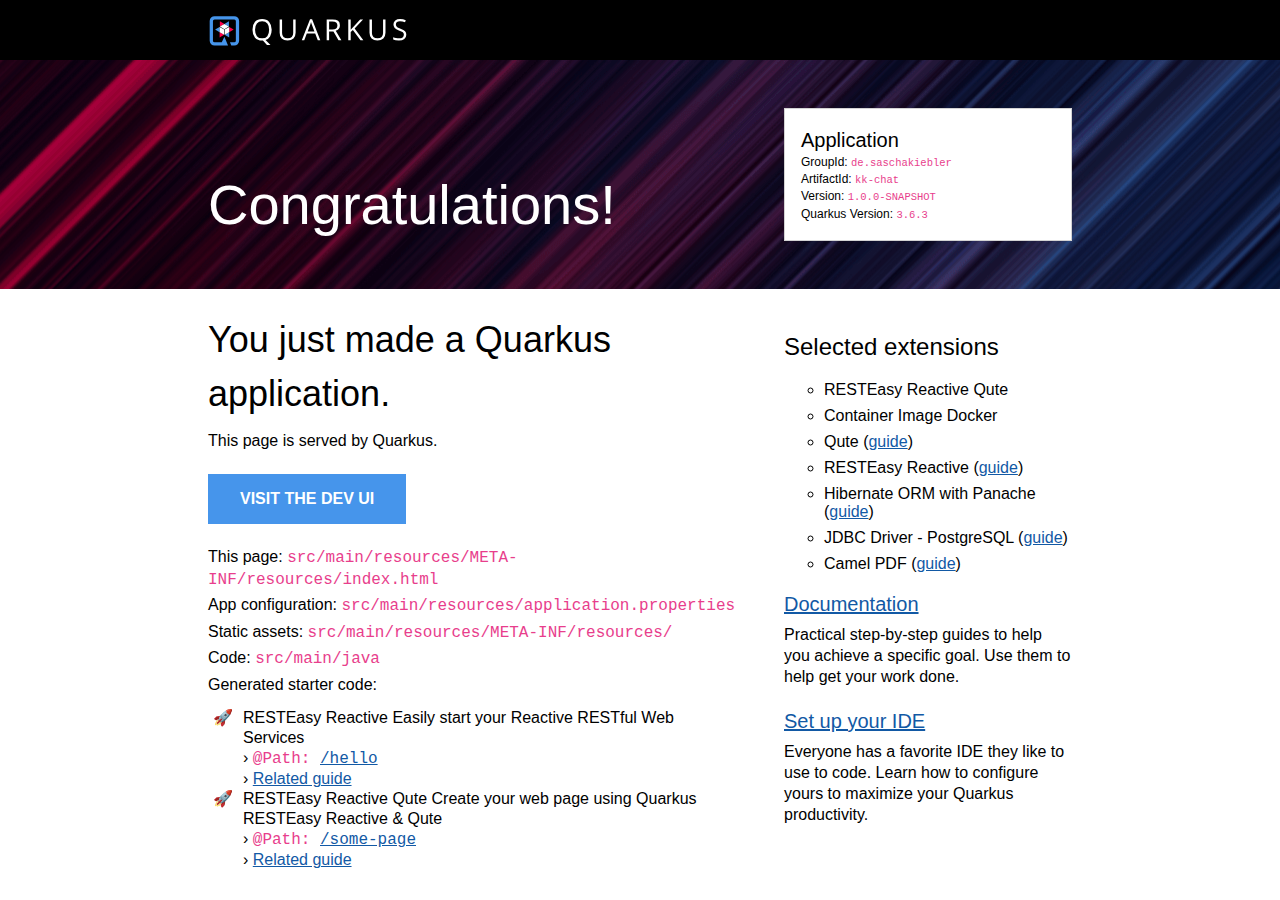
==== src/main/resources/META-INF/resources/index.html @ b1d4b7a3 "starter" ====
<!DOCTYPE html>
<html lang="en">
    <head>
        <meta charset="UTF-8">
        <title>kk-chat - 1.0.0-SNAPSHOT</title>
        <style>
            body {
                margin: 0;
                font-family: Roboto, "Helvetica Neue", Arial, sans-serif;
            }
            code {
                font-family: "Courier New", monospace;
                color: #e83e8c;
                word-break: break-word;
            }
            h1, h2, h3, h4, h5, h6 {
                margin-bottom: 0.5rem;
                font-weight: 400;
                line-height: 1.5;
            }
            h1 { font-size: 2.25rem; }
            h2 { font-size: 1.6rem }
            h3 { font-size: 1.5rem }
            h4 { font-size: 1.4rem }
            h5 { font-size: 1.25rem }
            h6 { font-size: 1rem }
            p {
                padding: .15rem 0;
                margin: 0;
                line-height: 1.3rem;
            }
            a {
                text-decoration: underline;
                color: #1259A5;
            }
            a:hover, a:active { color: #c00; }
            .grid {
                display: grid;
                grid-template-columns: repeat(12, 1fr);
                clear: both;
            }
            .header-wrapper {
                padding: 0 13rem;
                background: black;
            }
            .banner-wrapper {
                padding: 0 13rem;
                background: url([data-uri]) repeat-x, #0D1C2C;
            }
            .content-wrapper {
                padding: 0 13rem;
                background: white;
            }
            .header {
                background-position: 0 1rem;
                min-height: 60px;
                grid-column: span 12;
            }
            #quarkus-logo-svg {
                width: 200px;
                height: 30px;
                padding-top: 1rem;
            }
            .banner {
                grid-column: span 12;
                padding: 2rem 0;
            }
            .callout {
                color: white;
                font-size: 3.5rem;
                margin: 0;
                padding-top: 5rem;
                grid-column: span 8;
            }
            .app-details {
                margin: 1rem 0;
                border: 1px solid lightgrey;
                padding: 1rem;
                background: white;
                font-size: .75rem;
                font-weight: 300;
                grid-column: span 4;
            }
            .app-details code { font-size: 87.5%; }
            .app-details ul {
                list-style-type: none;
                padding: 0;
                margin: 0;
            }
            .app-details ul li { margin-bottom: 0.2rem; }
            .app-details h5 {
                margin: 0;
                padding: 0;
            }
            .left-column {
                grid-column: span 8;
                padding-right: 3rem;
            }
            .left-column p {
                padding: .15rem 0;
                margin: 0;
                font-weight: 300;
            }
            .left-column ul {
                margin: 0;
                padding: 10px 0 0 25px;
                list-style-type: "\1F680";
                font-weight: 300;
            }
            .left-column li { padding-left: 10px; }
            .left-column .cta-button {
                margin: 20px 0;
                display: inline-block;
                padding: 1rem 2rem;
                background-color: #4695EB;
                font-weight: 600;
                color: white;
                text-decoration: none;
                text-transform: uppercase;
            }
            .right-column {
                grid-column: span 4;
                margin-top: 1rem;
                font-weight: 200;
            }
            .right-column h5 {
                padding: 1rem 0 .25rem 0;
                margin: 0;
                font-weight: 300;
            }
            .right-column h3 { font-weight: 400;}
            .right-column ul {
                margin: 0;
                list-style-type: circle;
            }
            .right-column li {
                padding: .5rem 0 0 0;
            }
            .provided-code {
                line-height: 20px;
            }
            .provided-code b {
                font-weight: 400;
                margin-bottom: 15px;
            }
            @media screen and (max-width: 1023px) {
                .header-wrapper {
                    padding: 0 1rem;
                    background: black;
                }
                .banner-wrapper { padding: 0 1rem; }
                .content-wrapper {
                    padding: 0 1rem;
                    background: white;
                }
                .left-column {
                    grid-column: span 12;
                }
                .right-column {
                    grid-column: span 12;
                    margin: 3rem 0;
                }
                .callout {
                    color: white;
                    font-size: 3.5rem;
                    margin: 0;
                    padding: 1rem 0;
                    grid-column: span 12;
                }
                .app-details {
                    margin: 1rem 0;
                    border: 1px solid lightgrey;
                    padding: 1rem;
                    background: white;
                    font-size: 1rem;
                    font-weight: 300;
                    grid-column: span 12;
                }
            }
        </style>
    </head>
    <body>
        <div class="header-wrapper">
            <div class="grid">
                <div class="header">
                    <svg id="quarkus-logo-svg" data-name="Quarkus Logo" xmlns="http://www.w3.org/2000/svg" viewBox="0 0 1280 195">
                        <defs>
                            <style>.cls-1 {
                                fill: #fff;
                            }

                            .cls-2 {
                                fill: #4695eb;
                            }

                            .cls-3 {
                                fill: #ff004a;
                            }</style>
                        </defs>
                        <title>quarkus_logo_horizontal_rgb_1280px_reverse</title>
                        <path class="cls-1"
                              d="M404,89.39q0,25.9-10.49,43.07a52.31,52.31,0,0,1-29.61,23.24l32.3,33.39H373.29l-26.45-30.44-5.11.19q-30,0-46.27-18.22T279.17,89.2q0-32.93,16.34-51.05T341.92,20q29.24,0,45.66,18.45T404,89.39Zm-108.14,0q0,27.39,11.74,41.55t34.11,14.15q22.56,0,34.07-14.11t11.51-41.59q0-27.21-11.47-41.27T341.92,34.05q-22.56,0-34.3,14.16T295.88,89.39Z"/>
                        <path class="cls-1"
                              d="M559.56,22.15V109.4q0,23.05-14,36.25T507,158.84q-24.51,0-37.92-13.29T455.7,109V22.15h15.78v88q0,16.88,9.28,25.91t27.29,9q17.16,0,26.45-9.08T543.78,110V22.15Z"/>
                        <path class="cls-1"
                              d="M703.6,157,686.7,114.1H632.31L615.6,157h-16L653.29,21.6h13.27L719.93,157Zm-21.82-57L666,58.21q-3.07-7.92-6.32-19.46a172.55,172.55,0,0,1-5.85,19.46l-16,41.78Z"/>
                        <path class="cls-1"
                              d="M777.19,100.92V157H761.4V22.15h37.23q25,0,36.89,9.5t11.93,28.59q0,26.74-27.29,36.16L857,157H838.35l-32.86-56.07Zm0-13.47h21.62q16.71,0,24.51-6.6t7.79-19.78q0-13.37-7.93-19.27T797.7,35.89H777.19Z"/>
                        <path class="cls-1"
                              d="M999.75,157H981.18L931.71,91.6l-14.2,12.54V157H901.73V22.15h15.78V89l61.54-66.87h18.66L943.13,80.72Z"/>
                        <path class="cls-1"
                              d="M1143.69,22.15V109.4q0,23.05-14,36.25t-38.52,13.19q-24.5,0-37.92-13.29T1039.82,109V22.15h15.78v88q0,16.88,9.28,25.91t27.29,9q17.17,0,26.46-9.08t9.28-26.06V22.15Z"/>
                        <path class="cls-1"
                              d="M1279,121.11q0,17.8-13,27.76t-35.28,10q-24.13,0-37.13-6.18V137.53a97.82,97.82,0,0,0,18.2,5.53,95.67,95.67,0,0,0,19.49,2q15.78,0,23.76-6t8-16.55q0-7-2.83-11.48t-9.46-8.26q-6.65-3.78-20.19-8.58-18.94-6.72-27.06-16t-8.12-24.07q0-15.58,11.79-24.81t31.18-9.22a92.55,92.55,0,0,1,37.22,7.37l-4.91,13.65q-16.82-7-32.68-7-12.53,0-19.58,5.35t-7.06,14.85q0,7,2.6,11.48t8.77,8.21q6.18,3.73,18.89,8.26,21.36,7.56,29.38,16.23T1279,121.11Z"/>
                        <polygon class="cls-2" points="126.05 34.6 96.61 51.59 126.05 68.59 126.05 34.6"/>
                        <polygon class="cls-3" points="67.17 34.6 67.17 68.59 96.61 51.59 67.17 34.6"/>
                        <polygon class="cls-1" points="126.05 68.59 96.61 51.59 67.17 68.59 96.61 85.59 126.05 68.59"/>
                        <polygon class="cls-2" points="36.13 88.36 65.57 105.36 65.57 71.37 36.13 88.36"/>
                        <polygon class="cls-3" points="65.57 139.35 95.01 122.36 65.57 105.36 65.57 139.35"/>
                        <polygon class="cls-1" points="65.57 71.37 65.57 105.36 95.01 122.36 95.01 88.36 65.57 71.37"/>
                        <polygon class="cls-2" points="127.65 139.35 127.65 105.36 98.21 122.36 127.65 139.35"/>
                        <polygon class="cls-3" points="157.09 88.36 127.65 71.37 127.65 105.36 157.09 88.36"/>
                        <polygon class="cls-1" points="98.21 122.36 127.65 105.36 127.65 71.37 98.21 88.36 98.21 122.36"/>
                        <path class="cls-2"
                              d="M160.5,1H32.72A31.81,31.81,0,0,0,1,32.72V160.5a31.81,31.81,0,0,0,31.72,31.72h87.51L96.61,134.85,79.48,171.07H32.72A10.71,10.71,0,0,1,22.15,160.5V32.72A10.71,10.71,0,0,1,32.72,22.15H160.5a10.71,10.71,0,0,1,10.57,10.57V160.5a10.71,10.71,0,0,1-10.57,10.57H132.77l8.71,21.15h19a31.81,31.81,0,0,0,31.72-31.72V32.72A31.81,31.81,0,0,0,160.5,1Z"/>
                    </svg>
                </div>
            </div>
        </div>
        <div class="banner-wrapper">
            <div class="grid">
                <div class="banner">
                    <div class="grid">
                        <div class="callout">Congratulations!</div>
                        <div class="app-details">
                            <h5>Application</h5>
                            <ul>
                                <li>GroupId: <code>de.saschakiebler</code></li>
                                <li>ArtifactId: <code>kk-chat</code></li>
                                <li>Version: <code>1.0.0-SNAPSHOT</code></li>
                                <li>Quarkus Version: <code>3.6.3</code></li>
                            </ul>
                        </div>
                    </div>
                </div>
            </div>
        </div>
        <div class="content-wrapper">
            <div class="grid">
                <div class="left-column">
                    <h1>You just made a Quarkus application.</h1>
                    <p>This page is served by Quarkus.</p>
                    <a href="/q/dev-ui/" class="cta-button">Visit the Dev UI</a>
                    <p>This page: <code>src/main/resources/META-INF/resources/index.html</code></p>
                    <p>App configuration: <code>src/main/resources/application.properties</code></p>
                    <p>Static assets: <code>src/main/resources/META-INF/resources/</code></p>
                    <p>Code: <code>src/main/java</code></p>
                    <p>Generated starter code:</p>
                    <ul class="provided-code">
                                <li class="provided-code">
            <b>RESTEasy Reactive</b>&nbsp;Easily start your Reactive RESTful Web Services
            <br />&rsaquo; <code>@Path: <a href="/hello" class="path-link" target="_blank">/hello</a></code>
            <br />&rsaquo; <a href="https://quarkus.io/guides/getting-started-reactive#reactive-jax-rs-resources" class="guide-link" target="_blank">Related guide</a>
        </li>
        <li class="provided-code">
            <b>RESTEasy Reactive Qute</b>&nbsp;Create your web page using Quarkus RESTEasy Reactive & Qute
            <br />&rsaquo; <code>@Path: <a href="/some-page" class="path-link" target="_blank">/some-page</a></code>
            <br />&rsaquo; <a href="https://quarkus.io/guides/qute#type-safe-templates" class="guide-link" target="_blank">Related guide</a>
        </li>

                    </ul>
                </div>
                <div class="right-column">
                    <h3>Selected extensions</h3>
                    <ul>
                        <li title="Qute integration for RESTEasy Reactive. This extension is not compatible with the quarkus-resteasy extension, or any of the extensions that depend on it.">RESTEasy Reactive Qute</li>
                        <li title="Build container images of your application using Docker">Container Image Docker</li>
                        <li title="Offer templating support for web, email, etc in a build time, type-safe way">Qute (<a href="https://quarkus.io/guides/qute" target="_blank">guide</a>)</li>
                        <li title="A Jakarta REST implementation utilizing build time processing and Vert.x. This extension is not compatible with the quarkus-resteasy extension, or any of the extensions that depend on it.">RESTEasy Reactive (<a href="https://quarkus.io/guides/resteasy-reactive" target="_blank">guide</a>)</li>
                        <li title="Simplify your persistence code for Hibernate ORM via the active record or the repository pattern">Hibernate ORM with Panache (<a href="https://quarkus.io/guides/hibernate-orm-panache" target="_blank">guide</a>)</li>
                        <li title="Connect to the PostgreSQL database via JDBC">JDBC Driver - PostgreSQL (<a href="https://quarkus.io/guides/datasource" target="_blank">guide</a>)</li>
                        <li title="Create, modify or extract content from PDF documents">Camel PDF (<a href="https://camel.apache.org/camel-quarkus/latest/reference/extensions/pdf.html" target="_blank">guide</a>)</li>
                    </ul>
                    <h5><a href="https://quarkus.io/guides/">Documentation</a></h5>
                    <p>Practical step-by-step guides to help you achieve a specific goal. Use them to help get your work
                        done.</p>
                    <h5><a href="https://quarkus.io/guides/maven-tooling">Set up your IDE</a></h5>
                    <p>Everyone has a favorite IDE they like to use to code. Learn how to configure yours to maximize your
                        Quarkus productivity.</p>
                </div>
            </div>
        </div>
    </body>
</html>
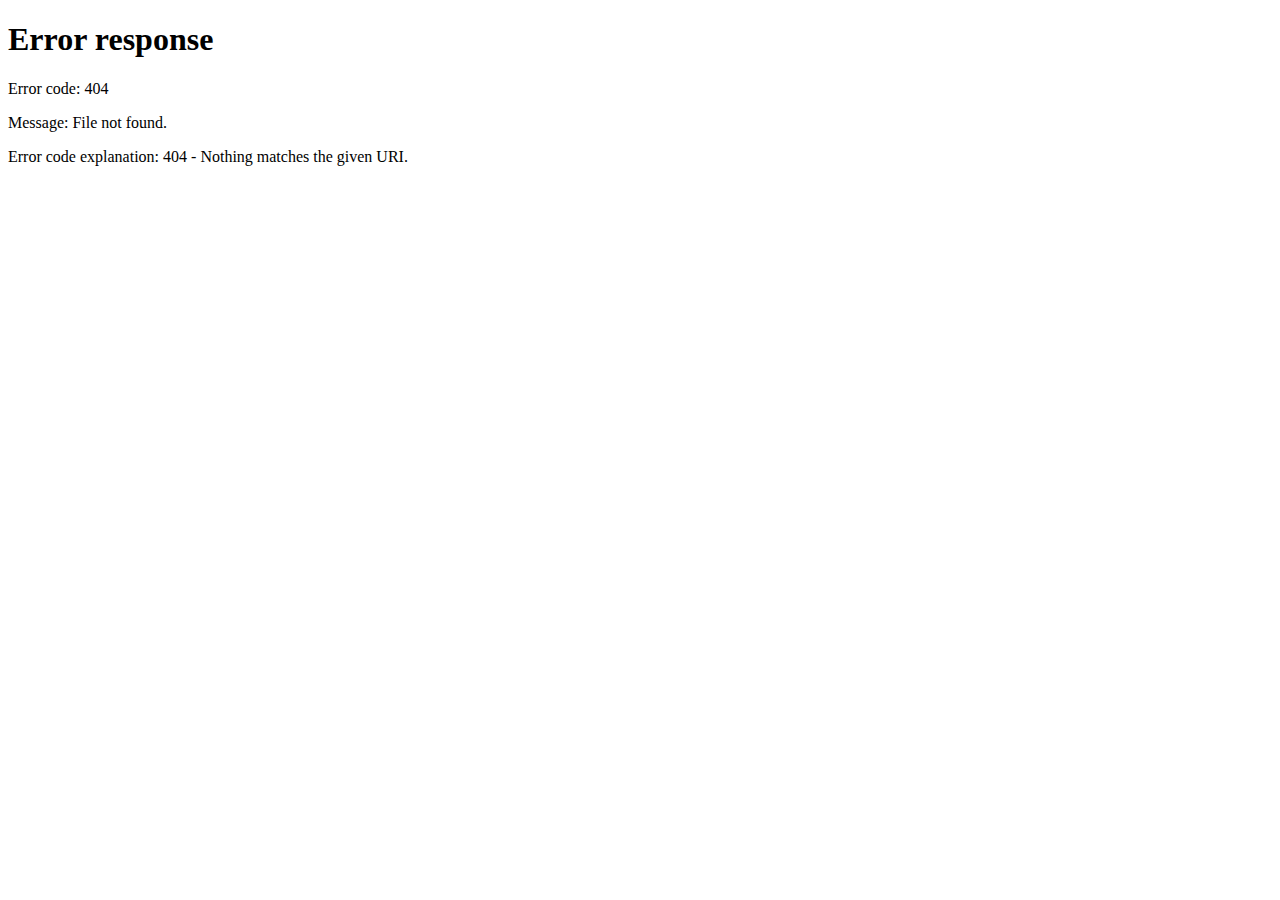
==== commit 5dc38393: "Refactor code to improve performance and readability" ====
--- a/src/main/resources/META-INF/resources/index.html
+++ b/src/main/resources/META-INF/resources/index.html
@@ -1,294 +1,15 @@
 <!DOCTYPE html>
 <html lang="en">
-    <head>
-        <meta charset="UTF-8">
-        <title>kk-chat - 1.0.0-SNAPSHOT</title>
-        <style>
-            body {
-                margin: 0;
-                font-family: Roboto, "Helvetica Neue", Arial, sans-serif;
-            }
-            code {
-                font-family: "Courier New", monospace;
-                color: #e83e8c;
-                word-break: break-word;
-            }
-            h1, h2, h3, h4, h5, h6 {
-                margin-bottom: 0.5rem;
-                font-weight: 400;
-                line-height: 1.5;
-            }
-            h1 { font-size: 2.25rem; }
-            h2 { font-size: 1.6rem }
-            h3 { font-size: 1.5rem }
-            h4 { font-size: 1.4rem }
-            h5 { font-size: 1.25rem }
-            h6 { font-size: 1rem }
-            p {
-                padding: .15rem 0;
-                margin: 0;
-                line-height: 1.3rem;
-            }
-            a {
-                text-decoration: underline;
-                color: #1259A5;
-            }
-            a:hover, a:active { color: #c00; }
-            .grid {
-                display: grid;
-                grid-template-columns: repeat(12, 1fr);
-                clear: both;
-            }
-            .header-wrapper {
-                padding: 0 13rem;
-                background: black;
-            }
-            .banner-wrapper {
-                padding: 0 13rem;
-                background: url([data-uri]) repeat-x, #0D1C2C;
-            }
-            .content-wrapper {
-                padding: 0 13rem;
-                background: white;
-            }
-            .header {
-                background-position: 0 1rem;
-                min-height: 60px;
-                grid-column: span 12;
-            }
-            #quarkus-logo-svg {
-                width: 200px;
-                height: 30px;
-                padding-top: 1rem;
-            }
-            .banner {
-                grid-column: span 12;
-                padding: 2rem 0;
-            }
-            .callout {
-                color: white;
-                font-size: 3.5rem;
-                margin: 0;
-                padding-top: 5rem;
-                grid-column: span 8;
-            }
-            .app-details {
-                margin: 1rem 0;
-                border: 1px solid lightgrey;
-                padding: 1rem;
-                background: white;
-                font-size: .75rem;
-                font-weight: 300;
-                grid-column: span 4;
-            }
-            .app-details code { font-size: 87.5%; }
-            .app-details ul {
-                list-style-type: none;
-                padding: 0;
-                margin: 0;
-            }
-            .app-details ul li { margin-bottom: 0.2rem; }
-            .app-details h5 {
-                margin: 0;
-                padding: 0;
-            }
-            .left-column {
-                grid-column: span 8;
-                padding-right: 3rem;
-            }
-            .left-column p {
-                padding: .15rem 0;
-                margin: 0;
-                font-weight: 300;
-            }
-            .left-column ul {
-                margin: 0;
-                padding: 10px 0 0 25px;
-                list-style-type: "\1F680";
-                font-weight: 300;
-            }
-            .left-column li { padding-left: 10px; }
-            .left-column .cta-button {
-                margin: 20px 0;
-                display: inline-block;
-                padding: 1rem 2rem;
-                background-color: #4695EB;
-                font-weight: 600;
-                color: white;
-                text-decoration: none;
-                text-transform: uppercase;
-            }
-            .right-column {
-                grid-column: span 4;
-                margin-top: 1rem;
-                font-weight: 200;
-            }
-            .right-column h5 {
-                padding: 1rem 0 .25rem 0;
-                margin: 0;
-                font-weight: 300;
-            }
-            .right-column h3 { font-weight: 400;}
-            .right-column ul {
-                margin: 0;
-                list-style-type: circle;
-            }
-            .right-column li {
-                padding: .5rem 0 0 0;
-            }
-            .provided-code {
-                line-height: 20px;
-            }
-            .provided-code b {
-                font-weight: 400;
-                margin-bottom: 15px;
-            }
-            @media screen and (max-width: 1023px) {
-                .header-wrapper {
-                    padding: 0 1rem;
-                    background: black;
-                }
-                .banner-wrapper { padding: 0 1rem; }
-                .content-wrapper {
-                    padding: 0 1rem;
-                    background: white;
-                }
-                .left-column {
-                    grid-column: span 12;
-                }
-                .right-column {
-                    grid-column: span 12;
-                    margin: 3rem 0;
-                }
-                .callout {
-                    color: white;
-                    font-size: 3.5rem;
-                    margin: 0;
-                    padding: 1rem 0;
-                    grid-column: span 12;
-                }
-                .app-details {
-                    margin: 1rem 0;
-                    border: 1px solid lightgrey;
-                    padding: 1rem;
-                    background: white;
-                    font-size: 1rem;
-                    font-weight: 300;
-                    grid-column: span 12;
-                }
-            }
-        </style>
-    </head>
-    <body>
-        <div class="header-wrapper">
-            <div class="grid">
-                <div class="header">
-                    <svg id="quarkus-logo-svg" data-name="Quarkus Logo" xmlns="http://www.w3.org/2000/svg" viewBox="0 0 1280 195">
-                        <defs>
-                            <style>.cls-1 {
-                                fill: #fff;
-                            }
+<head>
+    <meta charset="UTF-8">
+    <meta name="viewport" content="width=device-width, initial-scale=1.0">
+    <title>Document</title>
+</head>
+<body>
+    
+</body>
+</html>
 
-                            .cls-2 {
-                                fill: #4695eb;
-                            }
-
-                            .cls-3 {
-                                fill: #ff004a;
-                            }</style>
-                        </defs>
-                        <title>quarkus_logo_horizontal_rgb_1280px_reverse</title>
-                        <path class="cls-1"
-                              d="M404,89.39q0,25.9-10.49,43.07a52.31,52.31,0,0,1-29.61,23.24l32.3,33.39H373.29l-26.45-30.44-5.11.19q-30,0-46.27-18.22T279.17,89.2q0-32.93,16.34-51.05T341.92,20q29.24,0,45.66,18.45T404,89.39Zm-108.14,0q0,27.39,11.74,41.55t34.11,14.15q22.56,0,34.07-14.11t11.51-41.59q0-27.21-11.47-41.27T341.92,34.05q-22.56,0-34.3,14.16T295.88,89.39Z"/>
-                        <path class="cls-1"
-                              d="M559.56,22.15V109.4q0,23.05-14,36.25T507,158.84q-24.51,0-37.92-13.29T455.7,109V22.15h15.78v88q0,16.88,9.28,25.91t27.29,9q17.16,0,26.45-9.08T543.78,110V22.15Z"/>
-                        <path class="cls-1"
-                              d="M703.6,157,686.7,114.1H632.31L615.6,157h-16L653.29,21.6h13.27L719.93,157Zm-21.82-57L666,58.21q-3.07-7.92-6.32-19.46a172.55,172.55,0,0,1-5.85,19.46l-16,41.78Z"/>
-                        <path class="cls-1"
-                              d="M777.19,100.92V157H761.4V22.15h37.23q25,0,36.89,9.5t11.93,28.59q0,26.74-27.29,36.16L857,157H838.35l-32.86-56.07Zm0-13.47h21.62q16.71,0,24.51-6.6t7.79-19.78q0-13.37-7.93-19.27T797.7,35.89H777.19Z"/>
-                        <path class="cls-1"
-                              d="M999.75,157H981.18L931.71,91.6l-14.2,12.54V157H901.73V22.15h15.78V89l61.54-66.87h18.66L943.13,80.72Z"/>
-                        <path class="cls-1"
-                              d="M1143.69,22.15V109.4q0,23.05-14,36.25t-38.52,13.19q-24.5,0-37.92-13.29T1039.82,109V22.15h15.78v88q0,16.88,9.28,25.91t27.29,9q17.17,0,26.46-9.08t9.28-26.06V22.15Z"/>
-                        <path class="cls-1"
-                              d="M1279,121.11q0,17.8-13,27.76t-35.28,10q-24.13,0-37.13-6.18V137.53a97.82,97.82,0,0,0,18.2,5.53,95.67,95.67,0,0,0,19.49,2q15.78,0,23.76-6t8-16.55q0-7-2.83-11.48t-9.46-8.26q-6.65-3.78-20.19-8.58-18.94-6.72-27.06-16t-8.12-24.07q0-15.58,11.79-24.81t31.18-9.22a92.55,92.55,0,0,1,37.22,7.37l-4.91,13.65q-16.82-7-32.68-7-12.53,0-19.58,5.35t-7.06,14.85q0,7,2.6,11.48t8.77,8.21q6.18,3.73,18.89,8.26,21.36,7.56,29.38,16.23T1279,121.11Z"/>
-                        <polygon class="cls-2" points="126.05 34.6 96.61 51.59 126.05 68.59 126.05 34.6"/>
-                        <polygon class="cls-3" points="67.17 34.6 67.17 68.59 96.61 51.59 67.17 34.6"/>
-                        <polygon class="cls-1" points="126.05 68.59 96.61 51.59 67.17 68.59 96.61 85.59 126.05 68.59"/>
-                        <polygon class="cls-2" points="36.13 88.36 65.57 105.36 65.57 71.37 36.13 88.36"/>
-                        <polygon class="cls-3" points="65.57 139.35 95.01 122.36 65.57 105.36 65.57 139.35"/>
-                        <polygon class="cls-1" points="65.57 71.37 65.57 105.36 95.01 122.36 95.01 88.36 65.57 71.37"/>
-                        <polygon class="cls-2" points="127.65 139.35 127.65 105.36 98.21 122.36 127.65 139.35"/>
-                        <polygon class="cls-3" points="157.09 88.36 127.65 71.37 127.65 105.36 157.09 88.36"/>
-                        <polygon class="cls-1" points="98.21 122.36 127.65 105.36 127.65 71.37 98.21 88.36 98.21 122.36"/>
-                        <path class="cls-2"
-                              d="M160.5,1H32.72A31.81,31.81,0,0,0,1,32.72V160.5a31.81,31.81,0,0,0,31.72,31.72h87.51L96.61,134.85,79.48,171.07H32.72A10.71,10.71,0,0,1,22.15,160.5V32.72A10.71,10.71,0,0,1,32.72,22.15H160.5a10.71,10.71,0,0,1,10.57,10.57V160.5a10.71,10.71,0,0,1-10.57,10.57H132.77l8.71,21.15h19a31.81,31.81,0,0,0,31.72-31.72V32.72A31.81,31.81,0,0,0,160.5,1Z"/>
-                    </svg>
-                </div>
-            </div>
-        </div>
-        <div class="banner-wrapper">
-            <div class="grid">
-                <div class="banner">
-                    <div class="grid">
-                        <div class="callout">Congratulations!</div>
-                        <div class="app-details">
-                            <h5>Application</h5>
-                            <ul>
-                                <li>GroupId: <code>de.saschakiebler</code></li>
-                                <li>ArtifactId: <code>kk-chat</code></li>
-                                <li>Version: <code>1.0.0-SNAPSHOT</code></li>
-                                <li>Quarkus Version: <code>3.6.3</code></li>
-                            </ul>
-                        </div>
-                    </div>
-                </div>
-            </div>
-        </div>
-        <div class="content-wrapper">
-            <div class="grid">
-                <div class="left-column">
-                    <h1>You just made a Quarkus application.</h1>
-                    <p>This page is served by Quarkus.</p>
-                    <a href="/q/dev-ui/" class="cta-button">Visit the Dev UI</a>
-                    <p>This page: <code>src/main/resources/META-INF/resources/index.html</code></p>
-                    <p>App configuration: <code>src/main/resources/application.properties</code></p>
-                    <p>Static assets: <code>src/main/resources/META-INF/resources/</code></p>
-                    <p>Code: <code>src/main/java</code></p>
-                    <p>Generated starter code:</p>
-                    <ul class="provided-code">
-                                <li class="provided-code">
-            <b>RESTEasy Reactive</b>&nbsp;Easily start your Reactive RESTful Web Services
-            <br />&rsaquo; <code>@Path: <a href="/hello" class="path-link" target="_blank">/hello</a></code>
-            <br />&rsaquo; <a href="https://quarkus.io/guides/getting-started-reactive#reactive-jax-rs-resources" class="guide-link" target="_blank">Related guide</a>
-        </li>
-        <li class="provided-code">
-            <b>RESTEasy Reactive Qute</b>&nbsp;Create your web page using Quarkus RESTEasy Reactive & Qute
-            <br />&rsaquo; <code>@Path: <a href="/some-page" class="path-link" target="_blank">/some-page</a></code>
-            <br />&rsaquo; <a href="https://quarkus.io/guides/qute#type-safe-templates" class="guide-link" target="_blank">Related guide</a>
-        </li>
-
-                    </ul>
-                </div>
-                <div class="right-column">
-                    <h3>Selected extensions</h3>
-                    <ul>
-                        <li title="Qute integration for RESTEasy Reactive. This extension is not compatible with the quarkus-resteasy extension, or any of the extensions that depend on it.">RESTEasy Reactive Qute</li>
-                        <li title="Build container images of your application using Docker">Container Image Docker</li>
-                        <li title="Offer templating support for web, email, etc in a build time, type-safe way">Qute (<a href="https://quarkus.io/guides/qute" target="_blank">guide</a>)</li>
-                        <li title="A Jakarta REST implementation utilizing build time processing and Vert.x. This extension is not compatible with the quarkus-resteasy extension, or any of the extensions that depend on it.">RESTEasy Reactive (<a href="https://quarkus.io/guides/resteasy-reactive" target="_blank">guide</a>)</li>
-                        <li title="Simplify your persistence code for Hibernate ORM via the active record or the repository pattern">Hibernate ORM with Panache (<a href="https://quarkus.io/guides/hibernate-orm-panache" target="_blank">guide</a>)</li>
-                        <li title="Connect to the PostgreSQL database via JDBC">JDBC Driver - PostgreSQL (<a href="https://quarkus.io/guides/datasource" target="_blank">guide</a>)</li>
-                        <li title="Create, modify or extract content from PDF documents">Camel PDF (<a href="https://camel.apache.org/camel-quarkus/latest/reference/extensions/pdf.html" target="_blank">guide</a>)</li>
-                    </ul>
-                    <h5><a href="https://quarkus.io/guides/">Documentation</a></h5>
-                    <p>Practical step-by-step guides to help you achieve a specific goal. Use them to help get your work
-                        done.</p>
-                    <h5><a href="https://quarkus.io/guides/maven-tooling">Set up your IDE</a></h5>
-                    <p>Everyone has a favorite IDE they like to use to code. Learn how to configure yours to maximize your
-                        Quarkus productivity.</p>
-                </div>
-            </div>
-        </div>
-    </body>
-</html>
+<script>
+    onload = window.location.replace("/chat");
+</script>